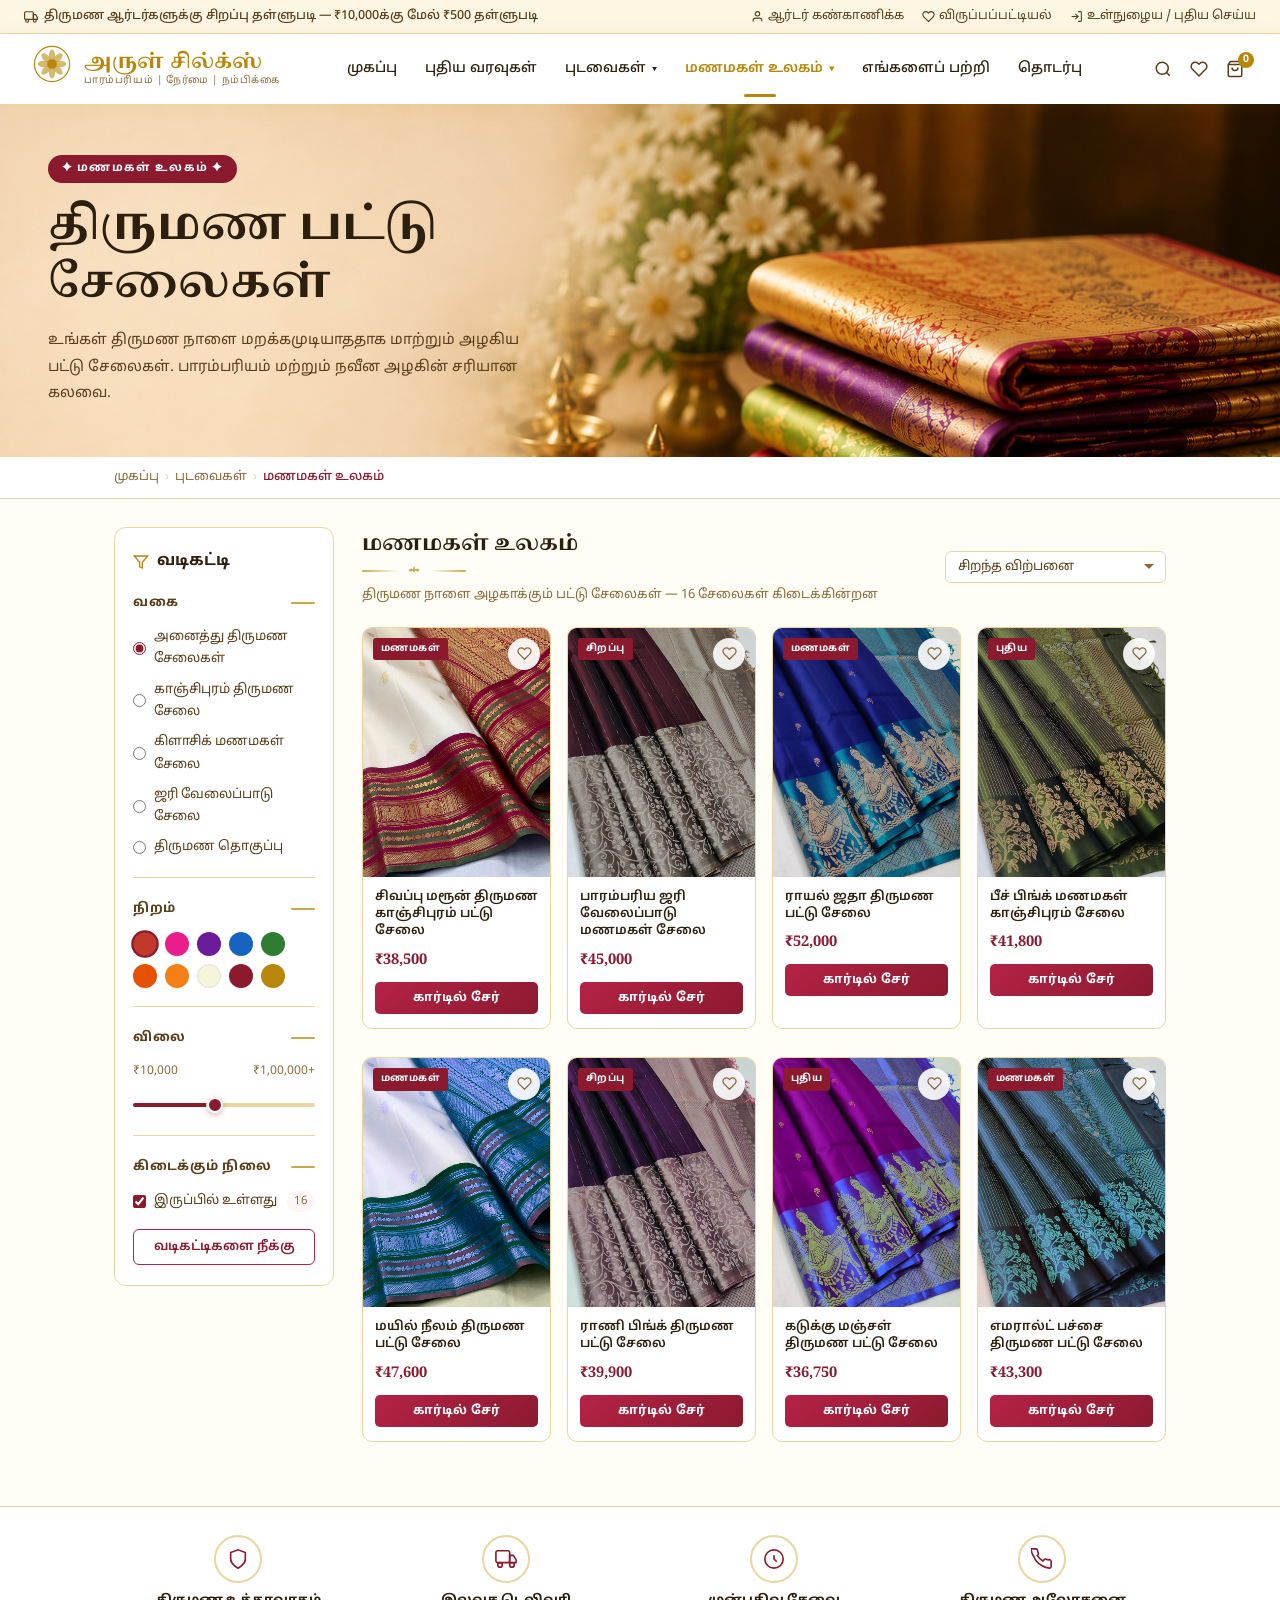
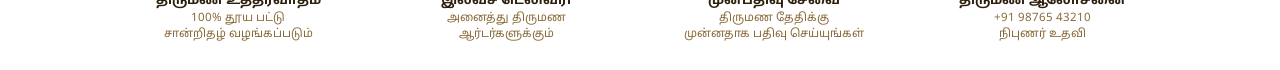
==== bridal.html @ bb90c960 "first commit" ====
<!DOCTYPE html>
<html lang="ta">

<head>
  <meta charset="UTF-8" />
  <meta name="viewport" content="width=device-width, initial-scale=1.0" />
  <title>மணமகள் உலகம் - அருள் சில்க்ஸ்</title>
  <meta name="description"
    content="திருமண சேலைகள், மணமகள் ஆடைகள் மற்றும் சிறப்பு திருமண தொகுப்புகள். உங்கள் திருமண நாளை மறக்கமுடியாததாக மாற்றுங்கள்." />
  <link rel="preconnect" href="https://fonts.googleapis.com" />
  <link rel="preconnect" href="https://fonts.gstatic.com" crossorigin />
  <link
    href="https://fonts.googleapis.com/css2?family=Noto+Sans+Tamil:wght@300;400;500;600;700;800;900&family=Noto+Serif+Tamil:wght@400;500;600;700&display=swap"
    rel="stylesheet" />
  <style>
    *,
    *::before,
    *::after {
      box-sizing: border-box;
      margin: 0;
      padding: 0;
    }

    :root {
      --gold: #b8860b;
      --gold-light: #d4a017;
      --gold-pale: #c9a84c;
      --gold-bg: #fdf6e3;
      --gold-bg2: #fef9ed;
      --cream: #fffdf5;
      --cream2: #faf5e4;
      --brown: #5a3e1b;
      --text-dark: #2d1f0e;
      --text-mid: #5a3e1b;
      --text-light: #8a6a3a;
      --border: #e8d5a0;
      --white: #ffffff;
      --shadow: 0 4px 24px rgba(184, 134, 11, 0.10);
      --shadow-hover: 0 8px 36px rgba(184, 134, 11, 0.22);
      /* Bridal accent — deep rose/crimson */
      --bridal: #8b1a2f;
      --bridal-light: #b52245;
      --bridal-bg: #fff5f7;
    }

    html { scroll-behavior: smooth; }

    body {
      font-family: 'Noto Sans Tamil', 'Noto Serif Tamil', sans-serif;
      background: var(--cream);
      color: var(--text-dark);
      line-height: 1.7;
      overflow-x: hidden;
    }

    /* =====================
       ANNOUNCEMENT BAR
       ===================== */
    .announcement-bar {
      background: var(--gold-bg);
      border-bottom: 1px solid var(--border);
      padding: 6px 24px;
      display: flex;
      align-items: center;
      justify-content: space-between;
      font-size: 0.78rem;
      color: var(--text-mid);
      gap: 12px;
    }

    .announce-left {
      display: flex;
      align-items: center;
      gap: 6px;
      font-weight: 500;
    }

    .announce-right {
      display: flex;
      align-items: center;
      gap: 18px;
    }

    .announce-right a {
      color: var(--text-mid);
      text-decoration: none;
      display: flex;
      align-items: center;
      gap: 4px;
      transition: color 0.2s;
      font-size: 0.78rem;
    }

    .announce-right a:hover { color: var(--gold); }

    /* =====================
       HEADER
       ===================== */
    .header {
      background: var(--white);
      position: sticky;
      top: 0;
      z-index: 1000;
      box-shadow: 0 2px 16px rgba(184, 134, 11, 0.10);
    }

    .header-inner {
      width: 100%;
      padding: 0 32px;
      display: flex;
      align-items: center;
      justify-content: space-between;
      height: 70px;
      gap: 24px;
    }

    .logo-area {
      display: flex;
      align-items: center;
      gap: 12px;
      text-decoration: none;
      flex-shrink: 0;
    }

    .logo-text { display: flex; flex-direction: column; line-height: 1.2; }

    .logo-name {
      font-family: 'Noto Serif Tamil', serif;
      font-size: 1.25rem;
      font-weight: 700;
      color: var(--gold);
      letter-spacing: 0.01em;
    }

    .logo-tagline {
      font-size: 0.62rem;
      color: var(--text-light);
      letter-spacing: 0.06em;
    }

    .navbar {
      flex: 1;
      display: flex;
      justify-content: center;
      min-width: 0;
    }

    .nav-links {
      list-style: none;
      display: flex;
      align-items: center;
      flex-wrap: nowrap;
    }

    .nav-link {
      display: block;
      padding: 24px 14px;
      font-size: 0.88rem;
      font-weight: 500;
      color: var(--text-dark);
      text-decoration: none;
      position: relative;
      transition: color 0.2s;
      white-space: nowrap;
    }

    .nav-link::after {
      content: '';
      position: absolute;
      bottom: 8px;
      left: 50%;
      width: 32px;
      height: 3px;
      background: var(--gold);
      transform: translateX(-50%) scaleX(0);
      transform-origin: center;
      transition: transform 0.25s ease;
      border-radius: 2px;
    }

    .nav-link:hover,
    .nav-link.active { color: var(--gold); }

    .nav-link:hover::after,
    .nav-link.active::after { transform: translateX(-50%) scaleX(1); }

    .nav-link.active { font-weight: 600; }

    .dropdown { position: relative; }

    .dropdown-menu {
      display: none;
      position: absolute;
      top: calc(100% + 4px);
      left: 0;
      background: var(--white);
      border: 1px solid var(--border);
      border-radius: 8px;
      box-shadow: var(--shadow-hover);
      min-width: 180px;
      list-style: none;
      padding: 8px 0;
      z-index: 100;
    }

    .dropdown:hover .dropdown-menu { display: block; }

    .dropdown-menu li a {
      display: block;
      padding: 8px 18px;
      font-size: 0.88rem;
      color: var(--text-mid);
      text-decoration: none;
      transition: background 0.2s, color 0.2s;
    }

    .dropdown-menu li a:hover {
      background: var(--gold-bg);
      color: var(--gold);
    }

    .arrow { font-size: 0.72rem; margin-left: 2px; }

    .header-actions {
      display: flex;
      align-items: center;
      gap: 10px;
      flex-shrink: 0;
      justify-content: flex-end;
    }

    .header-actions button,
    .header-actions a {
      background: none;
      border: none;
      cursor: pointer;
      color: var(--text-mid);
      display: flex;
      align-items: center;
      gap: 4px;
      text-decoration: none;
      font-size: 0.82rem;
      transition: color 0.2s;
      padding: 4px;
      position: relative;
    }

    .header-actions button:hover,
    .header-actions a:hover { color: var(--gold); }

    .cart-badge {
      position: absolute;
      top: -4px;
      right: -6px;
      background: var(--gold);
      color: white;
      border-radius: 50%;
      width: 16px;
      height: 16px;
      font-size: 0.65rem;
      display: flex;
      align-items: center;
      justify-content: center;
      font-weight: 700;
    }

    .phone-link {
      font-size: 0.76rem;
      color: var(--gold) !important;
      font-weight: 600;
      border-left: 1px solid var(--border);
      padding-left: 10px;
      white-space: nowrap;
    }

    /* =====================
       BRIDAL HERO BANNER
       ===================== */
    .product-hero {
      background-image: url('t6.png');
      background-size: cover;
      background-position: center top;
      background-repeat: no-repeat;
      min-height: 300px;
      display: flex;
      align-items: center;
      justify-content: flex-start;
      padding: 50px 0;
    }

    .product-hero-content {
      width: 44%;
      padding: 0 24px 0 48px;
    }

    .product-hero *,
    .product-hero *:link,
    .product-hero *:visited {
      text-decoration: none !important;
      -webkit-text-decoration: none !important;
    }

    .hero-badge {
      display: inline-block;
      background: var(--bridal);
      color: white;
      font-size: 0.72rem;
      font-weight: 700;
      letter-spacing: 0.1em;
      text-transform: uppercase;
      padding: 4px 14px;
      border-radius: 20px;
      margin-bottom: 14px;
    }

    .product-hero-title {
      font-family: 'Noto Serif Tamil', serif;
      font-size: clamp(1.8rem, 4vw, 2.8rem);
      font-weight: 700;
      color: #2d1f0e !important;
      line-height: 1.3;
      margin-bottom: 14px;
      text-decoration: none !important;
    }

    .product-hero-desc {
      font-size: 0.92rem;
      color: #5a3e1b !important;
      line-height: 1.8;
      text-decoration: none !important;
    }

    /* =====================
       BREADCRUMB
       ===================== */
    .breadcrumb {
      background: var(--white);
      border-bottom: 1px solid var(--border);
      padding: 10px 0;
    }

    .breadcrumb-inner {
      max-width: 1100px;
      margin: 0 auto;
      padding: 0 24px;
      display: flex;
      align-items: center;
      gap: 6px;
      font-size: 0.80rem;
      color: var(--text-light);
    }

    .breadcrumb-inner a {
      color: var(--text-light);
      text-decoration: none;
      transition: color 0.2s;
    }

    .breadcrumb-inner a:hover { color: var(--gold); }
    .breadcrumb-sep { color: var(--border); }

    .breadcrumb-current {
      color: var(--bridal);
      font-weight: 500;
    }

    /* =====================
       MAIN LAYOUT
       ===================== */
    .shop-main {
      max-width: 1100px;
      margin: 0 auto;
      padding: 28px 24px;
      display: grid;
      grid-template-columns: 220px 1fr;
      gap: 28px;
      align-items: start;
    }

    /* =====================
       FILTER SIDEBAR
       ===================== */
    .filter-sidebar {
      background: var(--white);
      border: 1.5px solid var(--border);
      border-radius: 12px;
      padding: 20px 18px;
      position: sticky;
      top: 80px;
    }

    .filter-title {
      font-size: 1rem;
      font-weight: 700;
      color: var(--text-dark);
      margin-bottom: 16px;
      display: flex;
      align-items: center;
      gap: 8px;
    }

    .filter-title svg { color: var(--gold); }

    .filter-section {
      margin-bottom: 20px;
      padding-bottom: 18px;
      border-bottom: 1px solid var(--border);
    }

    .filter-section:last-of-type {
      border-bottom: none;
      margin-bottom: 0;
      padding-bottom: 0;
    }

    .filter-section-label {
      font-size: 0.82rem;
      font-weight: 700;
      color: var(--text-mid);
      letter-spacing: 0.05em;
      text-transform: uppercase;
      margin-bottom: 12px;
      display: flex;
      align-items: center;
      justify-content: space-between;
    }

    .filter-section-label .filter-deco {
      width: 24px;
      height: 2px;
      background: var(--gold-pale);
      border-radius: 2px;
    }

    .filter-options {
      display: flex;
      flex-direction: column;
      gap: 8px;
    }

    .filter-option {
      display: flex;
      align-items: center;
      gap: 8px;
      font-size: 0.82rem;
      color: var(--text-mid);
      cursor: pointer;
    }

    .filter-option input[type="radio"] {
      accent-color: var(--bridal);
      cursor: pointer;
    }

    .filter-option:hover { color: var(--bridal); }

    .color-swatches {
      display: flex;
      flex-wrap: wrap;
      gap: 8px;
    }

    .color-swatch {
      width: 24px;
      height: 24px;
      border-radius: 50%;
      cursor: pointer;
      border: 2px solid transparent;
      transition: border-color 0.2s, transform 0.2s;
    }

    .color-swatch:hover,
    .color-swatch.active {
      border-color: var(--bridal);
      transform: scale(1.15);
    }

    .price-range-labels {
      display: flex;
      justify-content: space-between;
      font-size: 0.75rem;
      color: var(--text-light);
      margin-bottom: 8px;
    }

    .price-slider {
      width: 100%;
      -webkit-appearance: none;
      appearance: none;
      height: 4px;
      border-radius: 4px;
      background: linear-gradient(to right, var(--bridal) 40%, var(--border) 40%);
      outline: none;
    }

    .price-slider::-webkit-slider-thumb {
      -webkit-appearance: none;
      width: 16px;
      height: 16px;
      border-radius: 50%;
      background: var(--bridal);
      cursor: pointer;
      border: 2px solid white;
      box-shadow: 0 2px 6px rgba(139, 26, 47, 0.3);
    }

    .avail-option {
      display: flex;
      align-items: center;
      gap: 8px;
      font-size: 0.82rem;
      color: var(--text-mid);
      cursor: pointer;
    }

    .avail-option input[type="checkbox"] {
      accent-color: var(--bridal);
      cursor: pointer;
    }

    .avail-count {
      margin-left: auto;
      font-size: 0.72rem;
      color: var(--text-light);
      background: var(--bridal-bg);
      border-radius: 20px;
      padding: 1px 7px;
    }

    .btn-clear-filters {
      display: block;
      width: 100%;
      margin-top: 16px;
      padding: 9px 0;
      border: 1.5px solid var(--bridal-light);
      background: transparent;
      color: var(--bridal);
      border-radius: 6px;
      font-size: 0.82rem;
      font-weight: 600;
      cursor: pointer;
      font-family: 'Noto Sans Tamil', sans-serif;
      transition: all 0.25s;
    }

    .btn-clear-filters:hover {
      background: var(--bridal);
      color: white;
      border-color: var(--bridal);
    }

    /* =====================
       PRODUCTS PANEL
       ===================== */
    .products-panel { min-width: 0; }

    .products-header {
      display: flex;
      align-items: center;
      justify-content: space-between;
      margin-bottom: 20px;
      flex-wrap: wrap;
      gap: 12px;
    }

    .products-title {
      font-family: 'Noto Serif Tamil', serif;
      font-size: 1.3rem;
      font-weight: 700;
      color: var(--text-dark);
    }

    .products-meta {
      font-size: 0.80rem;
      color: var(--text-light);
      margin-top: 2px;
    }

    .sort-select {
      padding: 7px 30px 7px 12px;
      border: 1.5px solid var(--border);
      border-radius: 6px;
      background: var(--white);
      color: var(--text-mid);
      font-size: 0.82rem;
      font-family: 'Noto Sans Tamil', sans-serif;
      cursor: pointer;
      appearance: none;
      background-image: url("data:image/svg+xml,%3Csvg xmlns='http://www.w3.org/2000/svg' width='12' height='12' viewBox='0 0 12 12'%3E%3Cpath fill='%238a6a3a' d='M6 8L1 3h10z'/%3E%3C/svg%3E");
      background-repeat: no-repeat;
      background-position: right 10px center;
      outline: none;
      transition: border-color 0.2s;
    }

    .sort-select:focus { border-color: var(--gold-pale); }

    .section-deco {
      display: flex;
      align-items: center;
      gap: 8px;
      margin-bottom: 6px;
    }

    .deco-line-sm {
      width: 36px;
      height: 1.5px;
      background: linear-gradient(to right, transparent, var(--gold-pale));
      border-radius: 2px;
    }

    .deco-line-sm.left {
      background: linear-gradient(to left, transparent, var(--gold-pale));
    }

    /* =====================
       PRODUCT GRID
       ===================== */
    .products-grid {
      display: grid;
      grid-template-columns: repeat(4, 1fr);
      gap: 16px;
      margin-bottom: 28px;
    }

    .product-card {
      background: var(--white);
      border: 1.5px solid var(--border);
      border-radius: 10px;
      overflow: hidden;
      transition: all 0.3s ease;
      position: relative;
    }

    .product-card:hover {
      border-color: var(--bridal-light);
      transform: translateY(-4px);
      box-shadow: 0 8px 32px rgba(139, 26, 47, 0.18);
    }

    .product-img-wrap {
      position: relative;
      width: 100%;
      aspect-ratio: 3/4;
      overflow: hidden;
    }

    .product-img-wrap img {
      width: 100%;
      height: 100%;
      object-fit: cover;
      display: block;
      transition: transform 0.4s ease;
    }

    .product-card:hover .product-img-wrap img { transform: scale(1.06); }

    /* Bridal badge on cards */
    .bridal-tag {
      position: absolute;
      top: 10px;
      left: 10px;
      background: var(--bridal);
      color: white;
      font-size: 0.62rem;
      font-weight: 700;
      padding: 3px 8px;
      border-radius: 3px;
      z-index: 2;
      letter-spacing: 0.04em;
    }

    .wishlist-btn {
      position: absolute;
      top: 10px;
      right: 10px;
      background: rgba(255, 255, 255, 0.90);
      border: none;
      border-radius: 50%;
      width: 32px;
      height: 32px;
      display: flex;
      align-items: center;
      justify-content: center;
      cursor: pointer;
      transition: background 0.2s, transform 0.2s;
      z-index: 2;
      backdrop-filter: blur(4px);
    }

    .wishlist-btn:hover {
      background: var(--white);
      transform: scale(1.15);
    }

    .wishlist-btn svg { color: var(--text-light); transition: color 0.2s; }
    .wishlist-btn:hover svg { color: #e05c5c; }
    .wishlist-btn.active svg { color: #e05c5c; fill: #e05c5c; }

    .product-info { padding: 12px 12px 14px; }

    .product-name {
      font-size: 0.80rem;
      font-weight: 600;
      color: var(--text-dark);
      line-height: 1.35;
      margin-bottom: 6px;
      min-height: 2.4em;
    }

    .product-price {
      font-size: 0.92rem;
      font-weight: 700;
      color: var(--bridal);
      margin-bottom: 10px;
      font-family: 'Noto Serif Tamil', serif;
    }

    .btn-add-cart {
      display: block;
      width: 100%;
      padding: 8px 0;
      background: linear-gradient(135deg, var(--bridal-light) 0%, var(--bridal) 100%);
      color: var(--white);
      border: none;
      border-radius: 5px;
      font-size: 0.78rem;
      font-weight: 700;
      cursor: pointer;
      font-family: 'Noto Sans Tamil', sans-serif;
      transition: all 0.25s ease;
      letter-spacing: 0.02em;
      position: relative;
      overflow: hidden;
    }

    .btn-add-cart::before {
      content: '';
      position: absolute;
      top: 0;
      left: -100%;
      width: 100%;
      height: 100%;
      background: linear-gradient(90deg, transparent, rgba(255,255,255,0.2), transparent);
      transition: left 0.4s ease;
    }

    .btn-add-cart:hover::before { left: 100%; }

    .btn-add-cart:hover {
      background: linear-gradient(135deg, #c7294e 0%, #6e1626 100%);
      transform: translateY(-1px);
      box-shadow: 0 4px 14px rgba(139, 26, 47, 0.35);
    }

    /* =====================
       BOTTOM FEATURES BAR
       ===================== */
    .features-bar {
      background: var(--white);
      border-top: 1px solid var(--border);
      padding: 28px 0;
      margin-top: 8px;
    }

    .features-bar-inner {
      max-width: 1100px;
      margin: 0 auto;
      padding: 0 24px;
      display: grid;
      grid-template-columns: repeat(4, 1fr);
      gap: 20px;
      text-align: center;
    }

    .feat-item {
      display: flex;
      flex-direction: column;
      align-items: center;
      gap: 10px;
    }

    .feat-icon {
      width: 48px;
      height: 48px;
      border: 2px solid var(--border);
      border-radius: 50%;
      display: flex;
      align-items: center;
      justify-content: center;
      color: var(--bridal);
      transition: all 0.3s ease;
    }

    .feat-item:hover .feat-icon {
      border-color: var(--bridal);
      background: var(--bridal-bg);
      transform: scale(1.1);
    }

    .feat-label {
      font-size: 0.82rem;
      font-weight: 700;
      color: var(--text-dark);
      line-height: 1.3;
    }

    .feat-sublabel {
      font-size: 0.72rem;
      color: var(--text-light);
      line-height: 1.4;
    }
  </style>
</head>

<body>

  <!-- ===== ANNOUNCEMENT BAR ===== -->
  <div class="announcement-bar" id="announce-bar">
    <div class="announce-left">
      <svg width="14" height="14" viewBox="0 0 24 24" fill="none" stroke="currentColor" stroke-width="2">
        <rect x="1" y="3" width="15" height="13" rx="2" />
        <path d="M16 8h4l3 5v3h-7V8z" />
        <circle cx="5.5" cy="18.5" r="2.5" />
        <circle cx="18.5" cy="18.5" r="2.5" />
      </svg>
      திருமண ஆர்டர்களுக்கு சிறப்பு தள்ளுபடி — ₹10,000க்கு மேல் ₹500 தள்ளுபடி
    </div>
    <div class="announce-right">
      <a href="#" id="nav-account-link">
        <svg width="13" height="13" viewBox="0 0 24 24" fill="none" stroke="currentColor" stroke-width="2">
          <path d="M20 21v-2a4 4 0 0 0-4-4H8a4 4 0 0 0-4 4v2" />
          <circle cx="12" cy="7" r="4" />
        </svg>
        ஆர்டர் கண்காணிக்க
      </a>
      <a href="#" id="nav-wishlist-link">
        <svg width="13" height="13" viewBox="0 0 24 24" fill="none" stroke="currentColor" stroke-width="2">
          <path d="M20.84 4.61a5.5 5.5 0 0 0-7.78 0L12 5.67l-1.06-1.06a5.5 5.5 0 0 0-7.78 7.78l1.06 1.06L12 21.23l7.78-7.78 1.06-1.06a5.5 5.5 0 0 0 0-7.78z" />
        </svg>
        விருப்பப்பட்டியல்
      </a>
      <a href="#" id="nav-login-link">
        <svg width="13" height="13" viewBox="0 0 24 24" fill="none" stroke="currentColor" stroke-width="2">
          <path d="M15 3h4a2 2 0 0 1 2 2v14a2 2 0 0 1-2 2h-4" />
          <polyline points="10 17 15 12 10 7" />
          <line x1="15" y1="12" x2="3" y2="12" />
        </svg>
        உள்நுழைய / புதிய செய்ய
      </a>
    </div>
  </div>

  <!-- ===== HEADER ===== -->
  <header class="header" id="site-header">
    <div class="header-inner">
      <!-- Logo -->
      <a href="index.html" class="logo-area" id="logo-link">
        <div class="logo-icon">
          <svg viewBox="0 0 50 50" fill="none" xmlns="http://www.w3.org/2000/svg" width="40" height="40">
            <circle cx="25" cy="25" r="22" stroke="#b8860b" stroke-width="1.5" fill="none" />
            <ellipse cx="25" cy="15" rx="4" ry="8" fill="#c9a84c" opacity="0.8" />
            <ellipse cx="25" cy="15" rx="4" ry="8" fill="#c9a84c" opacity="0.8" transform="rotate(45 25 25)" />
            <ellipse cx="25" cy="15" rx="4" ry="8" fill="#c9a84c" opacity="0.8" transform="rotate(90 25 25)" />
            <ellipse cx="25" cy="15" rx="4" ry="8" fill="#c9a84c" opacity="0.8" transform="rotate(135 25 25)" />
            <ellipse cx="25" cy="15" rx="4" ry="8" fill="#c9a84c" opacity="0.8" transform="rotate(180 25 25)" />
            <ellipse cx="25" cy="15" rx="4" ry="8" fill="#c9a84c" opacity="0.8" transform="rotate(225 25 25)" />
            <ellipse cx="25" cy="15" rx="4" ry="8" fill="#c9a84c" opacity="0.8" transform="rotate(270 25 25)" />
            <ellipse cx="25" cy="15" rx="4" ry="8" fill="#c9a84c" opacity="0.8" transform="rotate(315 25 25)" />
            <circle cx="25" cy="25" r="6" fill="#b8860b" />
          </svg>
        </div>
        <div class="logo-text">
          <span class="logo-name">அருள் சில்க்ஸ்</span>
          <span class="logo-tagline">பாரம்பரியம் | நேர்மை | நம்பிக்கை</span>
        </div>
      </a>

      <!-- Nav -->
      <nav class="navbar" id="main-navbar">
        <ul class="nav-links">
          <li><a href="index.html" class="nav-link" id="nav-home">முகப்பு</a></li>
          <li><a href="#" class="nav-link" id="nav-new">புதிய வரவுகள்</a></li>
          <li class="dropdown">
            <a href="products.html" class="nav-link" id="nav-sarees">புடவைகள் <span class="arrow">▾</span></a>
            <ul class="dropdown-menu">
              <li><a href="products.html">காஞ்சிபுரம் பட்டு</a></li>
              <li><a href="bridal.html">மணமகள் சேலைகள்</a></li>
              <li><a href="#">சேலை வகைகள்</a></li>
              <li><a href="#">டிசைன்கள்</a></li>
            </ul>
          </li>
          <li class="dropdown">
            <a href="#" class="nav-link active" id="nav-bridal">மணமகள் உலகம் <span class="arrow">▾</span></a>
            <ul class="dropdown-menu">
              <li><a href="bridal.html">திருமண சேலைகள்</a></li>
              <li><a href="#">மணமகள் நகைகள்</a></li>
              <li><a href="#">திருமண தொகுப்பு</a></li>
            </ul>
          </li>
          <li><a href="index.html#about" class="nav-link" id="nav-about">எங்களைப் பற்றி</a></li>
          <li><a href="index.html#contact" class="nav-link" id="nav-contact">தொடர்பு</a></li>
        </ul>
      </nav>

      <!-- Actions -->
      <div class="header-actions">
        <button id="search-btn" title="தேடல்">
          <svg width="18" height="18" viewBox="0 0 24 24" fill="none" stroke="currentColor" stroke-width="2">
            <circle cx="11" cy="11" r="8" />
            <path d="M21 21l-4.35-4.35" />
          </svg>
        </button>
        <a href="#" id="wishlist-btn" title="விருப்பப்பட்டியல்" style="position:relative;">
          <svg width="18" height="18" viewBox="0 0 24 24" fill="none" stroke="currentColor" stroke-width="2">
            <path d="M20.84 4.61a5.5 5.5 0 0 0-7.78 0L12 5.67l-1.06-1.06a5.5 5.5 0 0 0-7.78 7.78l1.06 1.06L12 21.23l7.78-7.78 1.06-1.06a5.5 5.5 0 0 0 0-7.78z" />
          </svg>
        </a>
        <a href="#" id="cart-btn" title="கார்ட்" style="position:relative;">
          <svg width="18" height="18" viewBox="0 0 24 24" fill="none" stroke="currentColor" stroke-width="2">
            <path d="M6 2L3 6v14a2 2 0 002 2h14a2 2 0 002-2V6l-3-4z" />
            <line x1="3" y1="6" x2="21" y2="6" />
            <path d="M16 10a4 4 0 01-8 0" />
          </svg>
          <span class="cart-badge">0</span>
        </a>
        
      </div>
    </div>
  </header>

  <!-- ===== HERO BANNER ===== -->
  <section class="product-hero" id="product-hero">
    <div class="product-hero-content">
      <div class="hero-badge">✦ மணமகள் உலகம் ✦</div>
      <h1 class="product-hero-title">திருமண பட்டு சேலைகள்</h1>
      <p class="product-hero-desc">உங்கள் திருமண நாளை மறக்கமுடியாததாக மாற்றும் அழகிய பட்டு சேலைகள். பாரம்பரியம் மற்றும் நவீன அழகின் சரியான கலவை.</p>
    </div>
  </section>

  <!-- ===== BREADCRUMB ===== -->
  <nav class="breadcrumb" aria-label="breadcrumb" id="breadcrumb">
    <div class="breadcrumb-inner">
      <a href="index.html">முகப்பு</a>
      <span class="breadcrumb-sep">›</span>
      <a href="#">புடவைகள்</a>
      <span class="breadcrumb-sep">›</span>
      <span class="breadcrumb-current">மணமகள் உலகம்</span>
    </div>
  </nav>

  <!-- ===== SHOP MAIN ===== -->
  <main class="shop-main" id="shop-main">

    <!-- FILTER SIDEBAR -->
    <aside class="filter-sidebar" id="filter-sidebar">
      <div class="filter-title">
        <svg width="16" height="16" viewBox="0 0 24 24" fill="none" stroke="currentColor" stroke-width="2">
          <polygon points="22 3 2 3 10 12.46 10 19 14 21 14 12.46 22 3" />
        </svg>
        வடிகட்டி
      </div>

      <!-- Type filter — bridal specific -->
      <div class="filter-section">
        <div class="filter-section-label">
          வகை
          <div class="filter-deco"></div>
        </div>
        <div class="filter-options">
          <label class="filter-option">
            <input type="radio" name="bridal-type" value="all" checked /> அனைத்து திருமண சேலைகள்
          </label>
          <label class="filter-option">
            <input type="radio" name="bridal-type" value="kanjivaram" /> காஞ்சிபுரம் திருமண சேலை
          </label>
          <label class="filter-option">
            <input type="radio" name="bridal-type" value="classic" /> கிளாசிக் மணமகள் சேலை
          </label>
          <label class="filter-option">
            <input type="radio" name="bridal-type" value="zari" /> ஜரி வேலைப்பாடு சேலை
          </label>
          <label class="filter-option">
            <input type="radio" name="bridal-type" value="set" /> திருமண தொகுப்பு
          </label>
        </div>
      </div>

      <!-- Color filter -->
      <div class="filter-section">
        <div class="filter-section-label">
          நிறம்
          <div class="filter-deco"></div>
        </div>
        <div class="color-swatches">
          <div class="color-swatch active" style="background:#c0392b;" title="சிவப்பு"></div>
          <div class="color-swatch" style="background:#e91e8c;" title="பிங்க்"></div>
          <div class="color-swatch" style="background:#6a1b9a;" title="ஊதா"></div>
          <div class="color-swatch" style="background:#1565c0;" title="நீலம்"></div>
          <div class="color-swatch" style="background:#2e7d32;" title="பச்சை"></div>
          <div class="color-swatch" style="background:#e65100;" title="ஆரஞ்சு"></div>
          <div class="color-swatch" style="background:#f57f17;" title="மஞ்சள்"></div>
          <div class="color-swatch" style="background:#f5f5dc; border: 1px solid #ddd;" title="க்ரீம்"></div>
          <div class="color-swatch" style="background:#8b1a2f;" title="டீப் மரூன்"></div>
          <div class="color-swatch" style="background:#b8860b;" title="தங்க நிறம்"></div>
        </div>
      </div>

      <!-- Price filter -->
      <div class="filter-section">
        <div class="filter-section-label">
          விலை
          <div class="filter-deco"></div>
        </div>
        <div class="price-range-labels">
          <span>₹10,000</span>
          <span>₹1,00,000+</span>
        </div>
        <input type="range" class="price-slider" id="price-slider" min="10000" max="100000" value="50000" />
      </div>

      <!-- Availability -->
      <div class="filter-section">
        <div class="filter-section-label">
          கிடைக்கும் நிலை
          <div class="filter-deco"></div>
        </div>
        <label class="avail-option">
          <input type="checkbox" id="instock-filter" checked />
          இருப்பில் உள்ளது
          <span class="avail-count">16</span>
        </label>
      </div>

      <button class="btn-clear-filters" id="clear-filters-btn">வடிகட்டிகளை நீக்கு</button>
    </aside>

    <!-- PRODUCTS PANEL -->
    <section class="products-panel" id="products-panel">
      <div class="products-header">
        <div>
          <h2 class="products-title">மணமகள் உலகம்</h2>
          <div class="section-deco">
            <div class="deco-line-sm left"></div>
            <svg viewBox="0 0 64 64" width="16" height="16" fill="#c9a84c">
              <path d="M32 10c-2 6-4 12-4 18 0 6 2 10 4 10s4-4 4-10c0-6-2-12-4-18z" />
              <path d="M30 28c-4-4-10-6-15-4-5 2-5 7 0 9 5 2 11 0 15-5z" />
              <path d="M34 28c4-4 10-6 15-4 5 2 5 7 0 9-5 2-11 0-15-5z" />
            </svg>
            <div class="deco-line-sm"></div>
          </div>
          <p class="products-meta">திருமண நாளை அழகாக்கும் பட்டு சேலைகள் — 16 சேலைகள் கிடைக்கின்றன</p>
        </div>
        <select class="sort-select" id="sort-select">
          <option>சிறந்த விற்பனை</option>
          <option>விலை: குறைவு → அதிகம்</option>
          <option>விலை: அதிகம் → குறைவு</option>
          <option>புதிய வரவுகள்</option>
        </select>
      </div>

      <!-- Row 1 -->
      <div class="products-grid" id="products-grid-1">

        <div class="product-card" id="prod-1">
          <div class="product-img-wrap">
            <span class="bridal-tag">மணமகள்</span>
            <img src="ts1.jpg" alt="சிவப்பு திருமண காஞ்சிபுரம் பட்டு சேலை" />
            <button class="wishlist-btn" id="wish-1" aria-label="விருப்பத்தில் சேர்">
              <svg width="15" height="15" viewBox="0 0 24 24" fill="none" stroke="currentColor" stroke-width="2">
                <path d="M20.84 4.61a5.5 5.5 0 0 0-7.78 0L12 5.67l-1.06-1.06a5.5 5.5 0 0 0-7.78 7.78l1.06 1.06L12 21.23l7.78-7.78 1.06-1.06a5.5 5.5 0 0 0 0-7.78z" />
              </svg>
            </button>
          </div>
          <div class="product-info">
            <div class="product-name">சிவப்பு மரூன் திருமண காஞ்சிபுரம் பட்டு சேலை</div>
            <div class="product-price">₹38,500</div>
            <button class="btn-add-cart" id="cart-1">கார்டில் சேர்</button>
          </div>
        </div>

        <div class="product-card" id="prod-2">
          <div class="product-img-wrap">
            <span class="bridal-tag">சிறப்பு</span>
            <img src="ts2.jpg" alt="பாரம்பரிய கோலமயமான திருமண சேலை" />
            <button class="wishlist-btn" id="wish-2" aria-label="விருப்பத்தில் சேர்">
              <svg width="15" height="15" viewBox="0 0 24 24" fill="none" stroke="currentColor" stroke-width="2">
                <path d="M20.84 4.61a5.5 5.5 0 0 0-7.78 0L12 5.67l-1.06-1.06a5.5 5.5 0 0 0-7.78 7.78l1.06 1.06L12 21.23l7.78-7.78 1.06-1.06a5.5 5.5 0 0 0 0-7.78z" />
              </svg>
            </button>
          </div>
          <div class="product-info">
            <div class="product-name">பாரம்பரிய ஜரி வேலைப்பாடு மணமகள் சேலை</div>
            <div class="product-price">₹45,000</div>
            <button class="btn-add-cart" id="cart-2">கார்டில் சேர்</button>
          </div>
        </div>

        <div class="product-card" id="prod-3">
          <div class="product-img-wrap">
            <span class="bridal-tag">மணமகள்</span>
            <img src="ts3.jpg" alt="ராயல் ஜதா திருமண பட்டு சேலை" />
            <button class="wishlist-btn" id="wish-3" aria-label="விருப்பத்தில் சேர்">
              <svg width="15" height="15" viewBox="0 0 24 24" fill="none" stroke="currentColor" stroke-width="2">
                <path d="M20.84 4.61a5.5 5.5 0 0 0-7.78 0L12 5.67l-1.06-1.06a5.5 5.5 0 0 0-7.78 7.78l1.06 1.06L12 21.23l7.78-7.78 1.06-1.06a5.5 5.5 0 0 0 0-7.78z" />
              </svg>
            </button>
          </div>
          <div class="product-info">
            <div class="product-name">ராயல் ஜதா திருமண பட்டு சேலை</div>
            <div class="product-price">₹52,000</div>
            <button class="btn-add-cart" id="cart-3">கார்டில் சேர்</button>
          </div>
        </div>

        <div class="product-card" id="prod-4">
          <div class="product-img-wrap">
            <span class="bridal-tag">புதிய</span>
            <img src="ts4.jpg" alt="பீச் பிங்க் மணமகள் காஞ்சிபுரம் சேலை" />
            <button class="wishlist-btn" id="wish-4" aria-label="விருப்பத்தில் சேர்">
              <svg width="15" height="15" viewBox="0 0 24 24" fill="none" stroke="currentColor" stroke-width="2">
                <path d="M20.84 4.61a5.5 5.5 0 0 0-7.78 0L12 5.67l-1.06-1.06a5.5 5.5 0 0 0-7.78 7.78l1.06 1.06L12 21.23l7.78-7.78 1.06-1.06a5.5 5.5 0 0 0 0-7.78z" />
              </svg>
            </button>
          </div>
          <div class="product-info">
            <div class="product-name">பீச் பிங்க் மணமகள் காஞ்சிபுரம் சேலை</div>
            <div class="product-price">₹41,800</div>
            <button class="btn-add-cart" id="cart-4">கார்டில் சேர்</button>
          </div>
        </div>

      </div><!-- end grid 1 -->

      <!-- Row 2 -->
      <div class="products-grid" id="products-grid-2">

        <div class="product-card" id="prod-5">
          <div class="product-img-wrap">
            <span class="bridal-tag">மணமகள்</span>
            <img src="ts1.jpg" alt="மயில் நீலம் திருமண பட்டு சேலை" style="filter: hue-rotate(200deg) saturate(1.3);" />
            <button class="wishlist-btn" id="wish-5" aria-label="விருப்பத்தில் சேர்">
              <svg width="15" height="15" viewBox="0 0 24 24" fill="none" stroke="currentColor" stroke-width="2">
                <path d="M20.84 4.61a5.5 5.5 0 0 0-7.78 0L12 5.67l-1.06-1.06a5.5 5.5 0 0 0-7.78 7.78l1.06 1.06L12 21.23l7.78-7.78 1.06-1.06a5.5 5.5 0 0 0 0-7.78z" />
              </svg>
            </button>
          </div>
          <div class="product-info">
            <div class="product-name">மயில் நீலம் திருமண பட்டு சேலை</div>
            <div class="product-price">₹47,600</div>
            <button class="btn-add-cart" id="cart-5">கார்டில் சேர்</button>
          </div>
        </div>

        <div class="product-card" id="prod-6">
          <div class="product-img-wrap">
            <span class="bridal-tag">சிறப்பு</span>
            <img src="ts2.jpg" alt="ராணி பிங்க் திருமண பட்டு சேலை" style="filter: hue-rotate(310deg) saturate(1.4);" />
            <button class="wishlist-btn" id="wish-6" aria-label="விருப்பத்தில் சேர்">
              <svg width="15" height="15" viewBox="0 0 24 24" fill="none" stroke="currentColor" stroke-width="2">
                <path d="M20.84 4.61a5.5 5.5 0 0 0-7.78 0L12 5.67l-1.06-1.06a5.5 5.5 0 0 0-7.78 7.78l1.06 1.06L12 21.23l7.78-7.78 1.06-1.06a5.5 5.5 0 0 0 0-7.78z" />
              </svg>
            </button>
          </div>
          <div class="product-info">
            <div class="product-name">ராணி பிங்க் திருமண பட்டு சேலை</div>
            <div class="product-price">₹39,900</div>
            <button class="btn-add-cart" id="cart-6">கார்டில் சேர்</button>
          </div>
        </div>

        <div class="product-card" id="prod-7">
          <div class="product-img-wrap">
            <span class="bridal-tag">புதிய</span>
            <img src="ts3.jpg" alt="கடுக்கு மஞ்சள் திருமண பட்டு சேலை" style="filter: hue-rotate(50deg) saturate(1.5);" />
            <button class="wishlist-btn" id="wish-7" aria-label="விருப்பத்தில் சேர்">
              <svg width="15" height="15" viewBox="0 0 24 24" fill="none" stroke="currentColor" stroke-width="2">
                <path d="M20.84 4.61a5.5 5.5 0 0 0-7.78 0L12 5.67l-1.06-1.06a5.5 5.5 0 0 0-7.78 7.78l1.06 1.06L12 21.23l7.78-7.78 1.06-1.06a5.5 5.5 0 0 0 0-7.78z" />
              </svg>
            </button>
          </div>
          <div class="product-info">
            <div class="product-name">கடுக்கு மஞ்சள் திருமண பட்டு சேலை</div>
            <div class="product-price">₹36,750</div>
            <button class="btn-add-cart" id="cart-7">கார்டில் சேர்</button>
          </div>
        </div>

        <div class="product-card" id="prod-8">
          <div class="product-img-wrap">
            <span class="bridal-tag">மணமகள்</span>
            <img src="ts4.jpg" alt="எமரால்ட் பச்சை திருமண பட்டு சேலை" style="filter: hue-rotate(140deg) saturate(1.3);" />
            <button class="wishlist-btn" id="wish-8" aria-label="விருப்பத்தில் சேர்">
              <svg width="15" height="15" viewBox="0 0 24 24" fill="none" stroke="currentColor" stroke-width="2">
                <path d="M20.84 4.61a5.5 5.5 0 0 0-7.78 0L12 5.67l-1.06-1.06a5.5 5.5 0 0 0-7.78 7.78l1.06 1.06L12 21.23l7.78-7.78 1.06-1.06a5.5 5.5 0 0 0 0-7.78z" />
              </svg>
            </button>
          </div>
          <div class="product-info">
            <div class="product-name">எமரால்ட் பச்சை திருமண பட்டு சேலை</div>
            <div class="product-price">₹43,300</div>
            <button class="btn-add-cart" id="cart-8">கார்டில் சேர்</button>
          </div>
        </div>

      </div><!-- end grid 2 -->

    </section>
  </main>

  <!-- ===== BOTTOM FEATURES BAR ===== -->
  <div class="features-bar" id="features-bar">
    <div class="features-bar-inner">
      <div class="feat-item">
        <div class="feat-icon">
          <svg width="22" height="22" viewBox="0 0 24 24" fill="none" stroke="currentColor" stroke-width="1.8">
            <path d="M12 22s8-4 8-10V5l-8-3-8 3v7c0 6 8 10 8 10z" />
          </svg>
        </div>
        <div>
          <div class="feat-label">திருமண உத்தரவாதம்</div>
          <div class="feat-sublabel">100% தூய பட்டு<br>சான்றிதழ் வழங்கப்படும்</div>
        </div>
      </div>
      <div class="feat-item">
        <div class="feat-icon">
          <svg width="22" height="22" viewBox="0 0 24 24" fill="none" stroke="currentColor" stroke-width="1.8">
            <rect x="1" y="3" width="15" height="13" rx="2" />
            <path d="M16 8h4l3 5v3h-7V8z" />
            <circle cx="5.5" cy="18.5" r="2.5" />
            <circle cx="18.5" cy="18.5" r="2.5" />
          </svg>
        </div>
        <div>
          <div class="feat-label">இலவச டெலிவரி</div>
          <div class="feat-sublabel">அனைத்து திருமண<br>ஆர்டர்களுக்கும்</div>
        </div>
      </div>
      <div class="feat-item">
        <div class="feat-icon">
          <svg width="22" height="22" viewBox="0 0 24 24" fill="none" stroke="currentColor" stroke-width="1.8">
            <circle cx="12" cy="12" r="10" />
            <path d="M12 8v4l3 3" />
          </svg>
        </div>
        <div>
          <div class="feat-label">முன்பதிவு சேவை</div>
          <div class="feat-sublabel">திருமண தேதிக்கு<br>முன்னதாக பதிவு செய்யுங்கள்</div>
        </div>
      </div>
      <div class="feat-item">
        <div class="feat-icon">
          <svg width="22" height="22" viewBox="0 0 24 24" fill="none" stroke="currentColor" stroke-width="1.8">
            <path d="M22 16.92v3a2 2 0 01-2.18 2 19.79 19.79 0 01-8.63-3.07A19.5 19.5 0 013.07 9.57a19.79 19.79 0 01-3.07-8.67A2 2 0 012.18 1h3a2 2 0 012 1.72 12.84 12.84 0 00.7 2.81 2 2 0 01-.45 2.11L6.91 8.09a16 16 0 006 6l1.45-1.45a2 2 0 012.11-.45 12.84 12.84 0 002.81.7A2 2 0 0122 14.92z" />
          </svg>
        </div>
        <div>
          <div class="feat-label">திருமண ஆலோசனை</div>
          <div class="feat-sublabel">+91 98765 43210<br>நிபுணர் உதவி</div>
        </div>
      </div>
    </div>
  </div>

  <script>
    // Wishlist toggle
    document.querySelectorAll('.wishlist-btn').forEach(btn => {
      btn.addEventListener('click', function () {
        this.classList.toggle('active');
        const svg = this.querySelector('svg');
        if (this.classList.contains('active')) {
          svg.style.fill = '#e05c5c';
          svg.style.stroke = '#e05c5c';
        } else {
          svg.style.fill = 'none';
          svg.style.stroke = 'currentColor';
        }
      });
    });

    // Color swatch selection
    document.querySelectorAll('.color-swatch').forEach(swatch => {
      swatch.addEventListener('click', function () {
        document.querySelectorAll('.color-swatch').forEach(s => s.classList.remove('active'));
        this.classList.add('active');
      });
    });

    // Cart counter
    let cartCount = 0;
    const cartBadge = document.querySelector('.cart-badge');
    document.querySelectorAll('.btn-add-cart').forEach(btn => {
      btn.addEventListener('click', function () {
        cartCount++;
        cartBadge.textContent = cartCount;
        const orig = this.textContent;
        this.textContent = '✓ சேர்க்கப்பட்டது';
        this.style.background = 'linear-gradient(135deg, #2e7d32, #1b5e20)';
        setTimeout(() => {
          this.textContent = orig;
          this.style.background = '';
        }, 1500);
      });
    });
  </script>

</body>
</html>
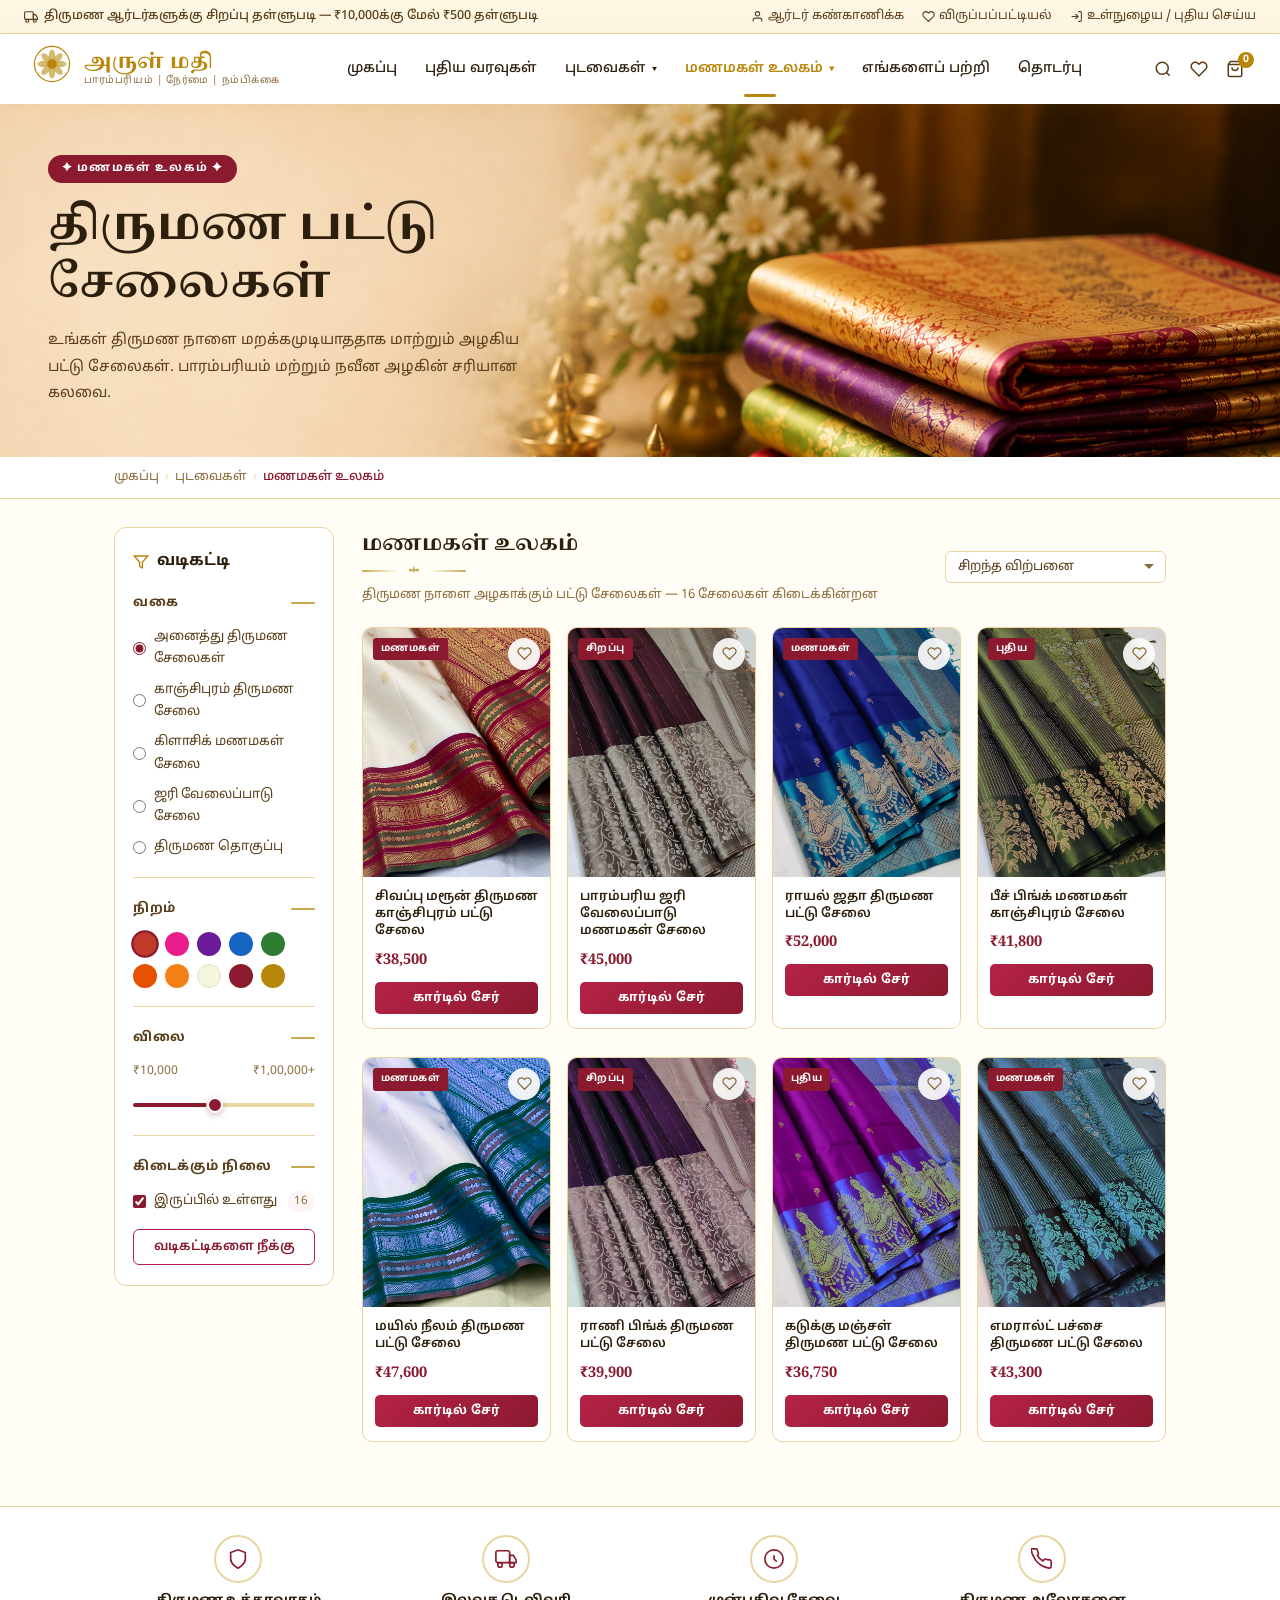
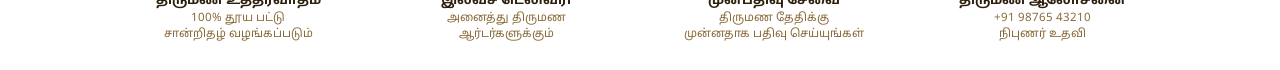
==== commit 9492a3a3: "Image changes and Spelling Corrections" ====
--- a/bridal.html
+++ b/bridal.html
@@ -4,7 +4,7 @@
 <head>
   <meta charset="UTF-8" />
   <meta name="viewport" content="width=device-width, initial-scale=1.0" />
-  <title>மணமகள் உலகம் - அருள் சில்க்ஸ்</title>
+  <title>மணமகள் உலகம் - அருள் மதி</title>
   <meta name="description"
     content="திருமண சேலைகள், மணமகள் ஆடைகள் மற்றும் சிறப்பு திருமண தொகுப்புகள். உங்கள் திருமண நாளை மறக்கமுடியாததாக மாற்றுங்கள்." />
   <link rel="preconnect" href="https://fonts.googleapis.com" />
@@ -871,7 +871,7 @@
           </svg>
         </div>
         <div class="logo-text">
-          <span class="logo-name">அருள் சில்க்ஸ்</span>
+          <span class="logo-name">அருள் மதி</span>
           <span class="logo-tagline">பாரம்பரியம் | நேர்மை | நம்பிக்கை</span>
         </div>
       </a>
